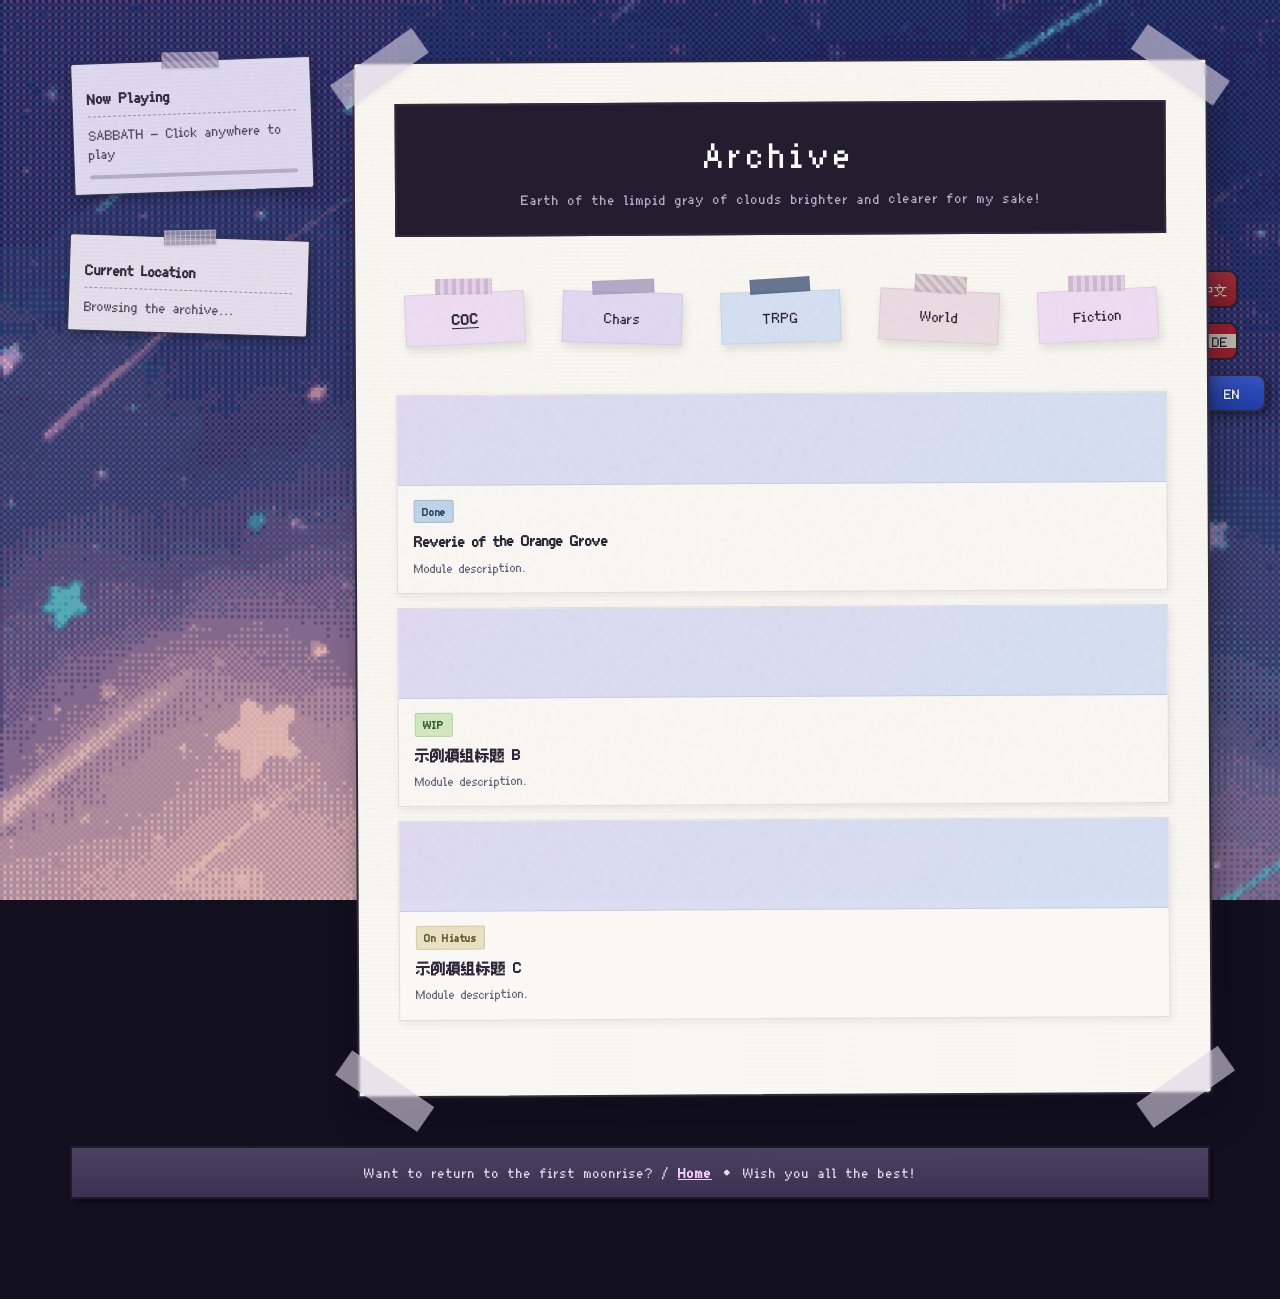
==== archive.html @ 498e1083 "Update archive page" ====
<!DOCTYPE html>
<html lang="zh-CN">
<head>
    <meta charset="UTF-8">
    <meta name="viewport" content="width=device-width, initial-scale=1.0">
    <title>涅塔克什 | 创作物</title>
    <link rel="stylesheet" href="style.css">
    <script>
        window.pageTitles = {
            'zh': '涅塔克什 | 创作物',
            'de': 'Nettahcs | Werke',
            'en': 'Nettahcs | Archive'
        };
    </script>
</head>
<body>

    <div class="canvas">
        <div class="scrapbook-container">

            <aside class="sidebar-widgets">
                <div class="widget-wrapper widget-music" onclick="togglePlayMusic()" style="cursor: pointer;">
                    <div class="widget-content">
                        <div class="widget-header">
                            <span class="zh">当前播放</span>
                            <span class="de">Aktuelle Wiedergabe</span>
                            <span class="en">Now Playing</span>
                        </div>
                        <hr class="pixel-line-sm">
                        <p class="widget-body" id="music-title">
                            <span class="zh">SABBATH - 点击任意位置播放</span>
                            <span class="de">SABBATH - Irgendwo klicken zum Abspielen</span>
                            <span class="en">SABBATH - Click anywhere to play</span>
                        </p>
                        <div class="music-progress">
                            <div class="progress-bar" id="music-bar" style="width: 0%;"></div>
                        </div>
                    </div>
                    <audio id="bgm-player" autoplay loop src="https://files.catbox.moe/u948f0.mp3" muted preload="auto"></audio>
                </div>

                <div class="widget-wrapper widget-mood">
                    <div class="widget-content">
                        <div class="widget-header">
                            <span class="zh">当前位置</span>
                            <span class="de">Aktuelle Position</span>
                            <span class="en">Current Location</span>
                        </div>
                        <hr class="pixel-line-sm">
                        <p class="widget-body">
                            <span class="zh">翻阅创作档案...</span>
                            <span class="de">Werkarchiv wird durchsucht...</span>
                            <span class="en">Browsing the archive...</span>
                        </p>
                    </div>
                </div>
            </aside>

            <main class="scrapbook-card">

                <div class="tape tape-top-left"></div>
                <div class="tape tape-top-right"></div>
                <div class="tape tape-bottom-left"></div>
                <div class="tape tape-bottom-right"></div>

                <div class="header-box">
                    <h1 class="zh">创作物</h1>
                    <p class="subtitle zh">阳春召我以烟景，大块假我以文章</p>
                    <h1 class="de">Werke</h1>
                    <p class="subtitle de">Triffst du nur das Zauberwort.</p>
                    <h1 class="en">Archive</h1>
                    <p class="subtitle en">Earth of the limpid gray of clouds brighter and clearer for my sake!</p>
                </div>

                <!-- 便利贴导航 -->
                <nav class="nav-bar-sticky" id="archive-nav">
                    <div class="sticky-note-wrapper note-purple-light">
                        <div class="note-content">
                            <a href="#" class="sticky-note archive-tab active-tab" data-panel="coc">
                                <span class="zh">COC模组</span>
                                <span class="de">COC</span>
                                <span class="en">COC</span>
                            </a>
                        </div>
                    </div>
                    <div class="sticky-note-wrapper note-purple-mid">
                        <div class="note-content">
                            <a href="#" class="sticky-note archive-tab" data-panel="characters">
                                <span class="zh">角色表</span>
                                <span class="de">Chars</span>
                                <span class="en">Chars</span>
                            </a>
                        </div>
                    </div>
                    <div class="sticky-note-wrapper note-purple-blue">
                        <div class="note-content">
                            <a href="#" class="sticky-note archive-tab" data-panel="trpg">
                                <span class="zh">TRPG规则</span>
                                <span class="de">TRPG</span>
                                <span class="en">TRPG</span>
                            </a>
                        </div>
                    </div>
                    <div class="sticky-note-wrapper note-purple-pink">
                        <div class="note-content">
                            <a href="#" class="sticky-note archive-tab" data-panel="world">
                                <span class="zh">世界观</span>
                                <span class="de">Welt</span>
                                <span class="en">World</span>
                            </a>
                        </div>
                    </div>
                    <div class="sticky-note-wrapper note-purple-light">
                        <div class="note-content">
                            <a href="#" class="sticky-note archive-tab" data-panel="fiction">
                                <span class="zh">原创小说</span>
                                <span class="de">Romane</span>
                                <span class="en">Fiction</span>
                            </a>
                        </div>
                    </div>
                </nav>

                <!-- COC 模组 -->
                <section class="archive-panel active content-section" id="panel-coc">
                    <div class="archive-grid">

                        <div class="archive-card">
                            <div class="archive-card-banner-placeholder"></div>
                            <div class="archive-card-top">
                                <span class="badge badge-done">
                                    <span class="zh">已完成</span><span class="de">Abgeschlossen</span><span class="en">Done</span>
                                </span>
                            </div>
                            <p class="archive-card-title">
                                <span class="zh">橙园遗梦</span>
                                <span class="de">Orangen</span>
                                <span class="en">Reverie of the Orange Grove</span>
                            </p>
                            <p class="archive-card-desc">
                                <span class="zh">1919年初春，一封来自偏远山村的遗产信函，将调查员引向一座被群山与旧事包围的宅院。</span>
                                <span class="de">Modulbeschreibung.</span>
                                <span class="en">Module description.</span>
                            </p>
                        </div>

                        <div class="archive-card">
                            <div class="archive-card-banner-placeholder"></div>
                            <div class="archive-card-top">
                                <span class="badge badge-wip">
                                    <span class="zh">创作中</span><span class="de">In Arbeit</span><span class="en">WIP</span>
                                </span>
                            </div>
                            <p class="archive-card-title">示例模组标题 B</p>
                            <p class="archive-card-desc">
                                <span class="zh">模组简介。</span>
                                <span class="de">Modulbeschreibung.</span>
                                <span class="en">Module description.</span>
                            </p>
                        </div>

                        <div class="archive-card">
                            <div class="archive-card-banner-placeholder"></div>
                            <div class="archive-card-top">
                                <span class="badge badge-hiatus">
                                    <span class="zh">搁置中</span><span class="de">Pausiert</span><span class="en">On Hiatus</span>
                                </span>
                            </div>
                            <p class="archive-card-title">示例模组标题 C</p>
                            <p class="archive-card-desc">
                                <span class="zh">模组简介。</span>
                                <span class="de">Modulbeschreibung.</span>
                                <span class="en">Module description.</span>
                            </p>
                        </div>

                    </div>
                </section>

                <!-- 角色表 -->
                <section class="archive-panel content-section" id="panel-characters">
                    <div class="character-grid">
                        <div class="character-card">
                            <div class="character-photo-placeholder">✦</div>
                            <div class="character-info">
                                <p class="character-name">
                                    <span class="zh">示例角色名</span>
                                    <span class="de">Beispielname</span>
                                    <span class="en">Example Name</span>
                                </p>
                                <p class="character-desc">
                                    <span class="zh">世界观归属 · 身份</span>
                                    <span class="de">Welt · Rolle</span>
                                    <span class="en">World · Role</span>
                                </p>
                            </div>
                        </div>
                        <div class="character-card">
                            <div class="character-photo-placeholder">✦</div>
                            <div class="character-info">
                                <p class="character-name">
                                    <span class="zh">示例角色名</span>
                                    <span class="de">Beispielname</span>
                                    <span class="en">Example Name</span>
                                </p>
                                <p class="character-desc">
                                    <span class="zh">世界观归属 · 身份</span>
                                    <span class="de">Welt · Rolle</span>
                                    <span class="en">World · Role</span>
                                </p>
                            </div>
                        </div>
                        <div class="character-card">
                            <div class="character-photo-placeholder">✦</div>
                            <div class="character-info">
                                <p class="character-name">
                                    <span class="zh">示例角色名</span>
                                    <span class="de">Beispielname</span>
                                    <span class="en">Example Name</span>
                                </p>
                                <p class="character-desc">
                                    <span class="zh">世界观归属 · 身份</span>
                                    <span class="de">Welt · Rolle</span>
                                    <span class="en">World · Role</span>
                                </p>
                            </div>
                        </div>
                        <div class="character-card">
                            <div class="character-photo-placeholder">✦</div>
                            <div class="character-info">
                                <p class="character-name">
                                    <span class="zh">示例角色名</span>
                                    <span class="de">Beispielname</span>
                                    <span class="en">Example Name</span>
                                </p>
                                <p class="character-desc">
                                    <span class="zh">世界观归属 · 身份</span>
                                    <span class="de">Welt · Rolle</span>
                                    <span class="en">World · Role</span>
                                </p>
                            </div>
                        </div>
                        <div class="character-card">
                            <div class="character-photo-placeholder">✦</div>
                            <div class="character-info">
                                <p class="character-name">
                                    <span class="zh">示例角色名</span>
                                    <span class="de">Beispielname</span>
                                    <span class="en">Example Name</span>
                                </p>
                                <p class="character-desc">
                                    <span class="zh">世界观归属 · 身份</span>
                                    <span class="de">Welt · Rolle</span>
                                    <span class="en">World · Role</span>
                                </p>
                            </div>
                        </div>
                        <div class="character-card">
                            <div class="character-photo-placeholder">✦</div>
                            <div class="character-info">
                                <p class="character-name">
                                    <span class="zh">示例角色名</span>
                                    <span class="de">Beispielname</span>
                                    <span class="en">Example Name</span>
                                </p>
                                <p class="character-desc">
                                    <span class="zh">世界观归属 · 身份</span>
                                    <span class="de">Welt · Rolle</span>
                                    <span class="en">World · Role</span>
                                </p>
                            </div>
                        </div>

                        <!-- 复制上方 character-card 块来添加新角色 -->
                        <!-- 有立绘时把 character-photo-placeholder 替换成: -->
                        <!-- <img class="character-photo" loading="lazy" src="images/char-xxx.png" alt="角色名"> -->

                    </div>
                </section>

                <!-- 原创 TRPG 规则 -->
                <section class="archive-panel content-section" id="panel-trpg">
                    <div class="archive-grid">

                        <div class="archive-card">
                            <div class="archive-card-banner-placeholder"></div>
                            <div class="archive-card-top">
                                <span class="badge badge-dev">
                                    <span class="zh">开发中</span><span class="de">In Entwicklung</span><span class="en">In Dev</span>
                                </span>
                            </div>
                            <p class="archive-card-title">星辰深渊</p>
                            <p class="archive-card-desc">
                                <span class="zh">原创太空歌剧TRPG核心规则。</span>
                                <span class="de">Originales Space-Opera-TRPG-Regelwerk.</span>
                                <span class="en">Original space opera TRPG core rulebook.</span>
                            </p>
                        </div>

                        <div class="archive-card">
                            <div class="archive-card-banner-placeholder"></div>
                            <div class="archive-card-top">
                                <span class="badge badge-wip">
                                    <span class="zh">创作中</span><span class="de">In Arbeit</span><span class="en">WIP</span>
                                </span>
                            </div>
                            <p class="archive-card-title">示例规则书标题</p>
                            <p class="archive-card-desc">
                                <span class="zh">规则书简介。</span>
                                <span class="de">Regelbuchbeschreibung.</span>
                                <span class="en">Rulebook description.</span>
                            </p>
                        </div>

                    </div>
                </section>
                <!-- 世界观 -->
                <section class="archive-panel content-section" id="panel-world">
                    <div class="archive-grid">

                        <div class="archive-card">
                            <div class="archive-card-banner-placeholder"></div>
                            <div class="archive-card-top">
                                <span class="badge badge-wip">
                                    <span class="zh">创作中</span><span class="de">In Arbeit</span><span class="en">WIP</span>
                                </span>
                            </div>
                            <p class="archive-card-title">示例世界观名称 A</p>
                            <p class="archive-card-desc">
                                <span class="zh">世界观简介。</span>
                                <span class="de">Weltbeschreibung.</span>
                                <span class="en">World description.</span>
                            </p>
                        </div>

                        <div class="archive-card">
                            <div class="archive-card-banner-placeholder"></div>
                            <div class="archive-card-top">
                                <span class="badge badge-wip">
                                    <span class="zh">创作中</span><span class="de">In Arbeit</span><span class="en">WIP</span>
                                </span>
                            </div>
                            <p class="archive-card-title">示例世界观名称 B</p>
                            <p class="archive-card-desc">
                                <span class="zh">世界观简介。</span>
                                <span class="de">Weltbeschreibung.</span>
                                <span class="en">World description.</span>
                            </p>
                        </div>

                    </div>
                </section>
                <!-- 原创小说 -->
                <section class="archive-panel content-section" id="panel-fiction">
                    <div class="archive-grid">

                        <div class="archive-card">
                            <div class="archive-card-banner-placeholder"></div>
                            <div class="archive-card-top">
                                <span class="badge badge-ongoing">
                                    <span class="zh">连载中</span><span class="de">Laufend</span><span class="en">Ongoing</span>
                                </span>
                            </div>
                            <p class="archive-card-title">权欲天夏</p>
                            <p class="archive-card-desc">
                                <span class="zh">完全架空的异世界女帝文。</span>
                                <span class="de">Eine Fantasiegeschichte über eine Kaiserin in einer erfundenen Welt.</span>
                                <span class="en">A fantasy story about an empress in a fully invented world.</span>
                            </p>
                        </div>

                        <div class="archive-card">
                            <div class="archive-card-banner-placeholder"></div>
                            <div class="archive-card-top">
                                <span class="badge badge-wip">
                                    <span class="zh">创作中</span><span class="de">In Arbeit</span><span class="en">WIP</span>
                                </span>
                            </div>
                            <p class="archive-card-title">示例小说标题</p>
                            <p class="archive-card-desc">
                                <span class="zh">小说简介。</span>
                                <span class="de">Romanbeschreibung.</span>
                                <span class="en">Novel description.</span>
                            </p>
                        </div>

                    </div>
                </section>

            </main>

            <div class="lang-bookmarks-container">
                <button class="lang-bookmark-btn btn-zh" data-lang="zh">中文</button>
                <button class="lang-bookmark-btn btn-de" data-lang="de">DE</button>
                <button class="lang-bookmark-btn btn-en" data-lang="en">EN</button>
            </div>

        </div>

        <footer class="global-footer">
            <p>
                <span class="zh">想要回到第一次月出吗？ / <a href="index.html" class="footer-link">返回首页</a> • 祝你一切顺利！</span>
                <span class="de">Möchten Sie zum ersten Mondaufgang zurückkehren? / <a href="index.html" class="footer-link">Startseite</a> • Alles Gute für Sie!</span>
                <span class="en">Want to return to the first moonrise? / <a href="index.html" class="footer-link">Home</a> • Wish you all the best!</span>
            </p>
        </footer>

    </div>

    <script src="lang-switch.js"></script>
    <script>
        document.addEventListener('DOMContentLoaded', () => {

            // 音乐
            const bgm = document.getElementById('bgm-player');
            const musicTitle = document.getElementById('music-title');
            const progressBar = document.getElementById('music-bar');

            document.addEventListener('click', function () {
                if (bgm && bgm.muted) {
                    bgm.muted = false;
                    bgm.play().then(() => updateBgmText(true)).catch(() => { });
                }
            }, { once: true });

            if (bgm) {
                bgm.addEventListener('timeupdate', function () {
                    if (bgm.duration && progressBar)
                        progressBar.style.width = (bgm.currentTime / bgm.duration) * 100 + '%';
                });
            }

            window.togglePlayMusic = function () {
                if (!bgm) return;
                bgm.muted = false;
                if (!bgm.paused) { bgm.pause(); updateBgmText(false); }
                else { bgm.play().then(() => updateBgmText(true)); }
            };

            function updateBgmText(isPlaying) {
                if (!musicTitle) return;
                musicTitle.innerHTML = isPlaying
                    ? `<span class="zh">SABBATH - 正在播放</span><span class="de">SABBATH - Wird gespielt</span><span class="en">SABBATH - Now Playing</span>`
                    : `<span class="zh">音乐已暂停</span><span class="de">Musik pausiert</span><span class="en">Music Paused</span>`;
            }

            // 便利贴 tab 切换
            const tabs = document.querySelectorAll('.archive-tab');
            const panels = document.querySelectorAll('.archive-panel');

            tabs.forEach(tab => {
                tab.addEventListener('click', (e) => {
                    e.preventDefault();
                    const target = tab.getAttribute('data-panel');

                    // 切换 tab 高亮
                    tabs.forEach(t => t.classList.remove('active-tab'));
                    tab.classList.add('active-tab');

                    // 切换内容面板
                    panels.forEach(p => p.classList.remove('active'));
                    document.getElementById('panel-' + target).classList.add('active');
                });
            });
        });
    </script>

</body>
</html>
---- style.css ----
/* ==========================================
   像素字体引入 (分包合并)
   ========================================== */

/* 1. 西文字体包（负责英文、德文、数字以及西文标点） */
@font-face {
    font-family: 'MyPixelFont';
    src: url('fonts/fusion-pixel-10px-proportional-latin.otf.woff2') format('woff2');
    font-weight: normal;
    font-style: normal;
}

/* 2. 中文包（负责汉字、中文全角标点） */
@font-face {
    font-family: 'MyPixelFont';
    src: url('fonts/fusion-pixel-10px-proportional-zh_hans.otf.woff2') format('woff2');
    font-weight: normal;
    font-style: normal;
}

/* 3. 统一全局 */
* {
    margin: 0;
    padding: 0;
    box-sizing: border-box;
    font-family: 'MyPixelFont', "Courier New", Courier, "SimSun", "宋体", monospace;
}

/* ==========================================
   基础全局样式设置
   ========================================== */

body, html {
    width: 100%;
    min-height: 100vh;
    background-color: #12101f;
}

/* ==========================================
   背景与大容器设置
   ========================================== */
.canvas {
    width: 100%;
    min-height: 100vh;
    padding: 60px 20px 100px 20px;
    display: flex;
    flex-direction: column;
    justify-content: flex-start;
    align-items: center;
    background-image: url('images/1.png');
    background-size: cover;
    background-attachment: fixed;
    position: relative;
}

/* ==========================================
   双栏网格布局
   ========================================== */
.scrapbook-container {
    width: 100%;
    max-width: 1140px;
    display: grid;
    grid-template-columns: 240px 1fr;
    gap: 45px;
    align-items: flex-start;
    margin-bottom: 50px;
    position: relative;
}

/* ==========================================
   左侧侧边栏
   ========================================== */
.sidebar-widgets {
    display: flex;
    flex-direction: column;
    gap: 45px;
}

.widget-wrapper {
    display: block;
    position: relative;
    background: transparent !important;
    z-index: 1;
}

.widget-content {
    position: relative;
    padding: 24px 15px 15px 15px;
    border: 1px solid #363241;
    border-radius: 3px 2px 4px 2px;
    background-image: linear-gradient(rgba(0, 0, 0, 0.01) 50%, transparent 50%);
    background-size: 100% 4px;
    box-shadow: 2px 4px 12px rgba(18, 15, 30, 0.4);
    transition: transform 0.2s cubic-bezier(0.25, 0.8, 0.25, 1);
    transform-origin: top center;
}

.widget-wrapper:hover {
    z-index: 5;
}

    .widget-wrapper:hover .widget-content {
        transform: translateY(-6px) scale(1.03) rotate(0deg);
        box-shadow: 4px 14px 28px rgba(18, 15, 30, 0.5);
    }

/* 音乐播放器 */
.widget-music .widget-content {
    background-color: #dfdaf2;
    transform: rotate(-2deg);
}

    .widget-music .widget-content::before {
        content: "";
        position: absolute;
        top: -9px;
        left: 50%;
        transform: translateX(-50%) rotate(1deg);
        width: 55px;
        height: 16px;
        background-color: rgba(144, 131, 168, 0.85);
        background-image: linear-gradient(45deg, rgba(255,255,255,0.3) 25%, transparent 25%, transparent 50%, rgba(255,255,255,0.3) 50%, rgba(255,255,255,0.3) 75%, transparent 75%, transparent);
        background-size: 8px 8px;
        border-left: 1px dashed rgba(0,0,0,0.08);
        border-right: 1px dashed rgba(0,0,0,0.08);
        box-shadow: 0 1px 3px rgba(0,0,0,0.1);
        z-index: 10;
    }

/* 今日心情 */
.widget-mood .widget-content {
    background-color: #e5e0ed;
    transform: rotate(1.8deg);
}

    .widget-mood .widget-content::before {
        content: "";
        position: absolute;
        top: -8px;
        left: 50%;
        transform: translateX(-50%) rotate(-3deg);
        width: 50px;
        height: 15px;
        background-color: rgba(158, 149, 171, 0.85);
        background-image: linear-gradient(rgba(255,255,255,0.3) 1px, transparent 1px), linear-gradient(90deg, rgba(255,255,255,0.3) 1px, transparent 1px);
        background-size: 5px 5px;
        border-left: 1px dashed rgba(0,0,0,0.08);
        border-right: 1px dashed rgba(0,0,0,0.08);
        box-shadow: 0 1px 3px rgba(0,0,0,0.1);
        z-index: 10;
    }

/* 留言板 */
.widget-guestbook .widget-content {
    background-color: #ebdef0;
    transform: rotate(-1.2deg);
}

    .widget-guestbook .widget-content::before {
        content: "";
        position: absolute;
        top: -8px;
        left: 50%;
        transform: translateX(-50%) rotate(2deg);
        width: 52px;
        height: 15px;
        background-color: rgba(181, 149, 186, 0.85);
        background-image: linear-gradient(90deg, transparent 50%, rgba(255,255,255,0.4) 50%);
        background-size: 6px 100%;
        border-left: 1px dashed rgba(0,0,0,0.08);
        border-right: 1px dashed rgba(0,0,0,0.08);
        box-shadow: 0 1px 3px rgba(0,0,0,0.1);
        z-index: 10;
    }

.chatbox-preview {
    background-color: rgba(255, 255, 255, 0.4);
    border: 1px dashed #9b94a8;
    padding: 8px;
    border-radius: 2px;
    max-height: 90px;
    overflow-y: auto;
}

.chat-msg {
    font-size: 0.8rem;
    line-height: 1.4;
    color: #433d4f;
    margin-bottom: 4px;
}

.chat-form {
    display: flex;
    flex-direction: column;
    gap: 4px;
    margin-top: 8px;
}

.chat-input-name, .chat-input-text {
    width: 100%;
    font-size: 0.75rem;
    padding: 4px;
    border: 1px solid #9188a1;
    background-color: #fcfbfe;
    color: #333;
}

/* 访客计数器 */
.widget-counter .widget-content {
    background-color: #dcd6e8;
    transform: rotate(2deg);
}

    .widget-counter .widget-content::before {
        content: "";
        position: absolute;
        top: -7px;
        left: 50%;
        transform: translateX(-50%) rotate(-1deg);
        width: 48px;
        height: 14px;
        background-color: rgba(147, 136, 166, 0.85);
        border-left: 1px dashed rgba(0,0,0,0.08);
        border-right: 1px dashed rgba(0,0,0,0.08);
        box-shadow: 0 1px 3px rgba(0,0,0,0.1);
        z-index: 10;
    }

.visitor-counter {
    background-color: #171424;
    color: #b28eff;
    font-size: 1.1rem;
    font-weight: bold;
    text-align: center;
    letter-spacing: 2px;
    padding: 6px 0;
    border: 2px inset #403a59;
    text-shadow: 0 0 6px rgba(178, 142, 255, 0.8);
}

/* 侧边栏小排版 */
.widget-header {
    font-size: 0.9rem;
    font-weight: bold;
    color: #312b3d;
    display: flex;
    align-items: center;
    gap: 6px;
    word-break: break-word;
}

.widget-body {
    font-size: 0.85rem;
    color: #51495c;
    margin-top: 5px;
}

.pixel-line-sm {
    border: none;
    border-top: 1px dashed #9c94a8;
    margin: 8px 0;
}

.music-progress {
    width: 100%;
    height: 4px;
    background-color: #b6adca;
    margin-top: 12px;
    border-radius: 2px;
    overflow: hidden;
}

.progress-bar {
    width: 40%;
    height: 100%;
    background-color: #51446b;
}

/* ==========================================
   主内容区卡片设计
   ========================================== */
.scrapbook-card {
    width: 100%;
    background-color: #faf8f2;
    background-image: linear-gradient(rgba(141, 126, 171, 0.02) 50%, transparent 50%);
    background-size: 100% 4px;
    border: 2px solid #312b3d;
    border-radius: 4px 3px 5px 2px;
    padding: 40px;
    position: relative;
    transform: rotate(-0.3deg);
    box-shadow: 2px 2px 0px rgba(45, 43, 56, 0.1), 4px 8px 16px rgba(28, 25, 43, 0.25), 10px 20px 40px rgba(0, 0, 0, 0.2);
    z-index: 20;
}

/* 明确胶带与头像的图像渲染模式，防止被上级继承污染 */
.tape, .profile-avatar {
    image-rendering: auto;
}

.tape {
    position: absolute;
    width: 100px;
    height: 30px;
    background-color: rgba(220, 212, 230, 0.6);
    backdrop-filter: blur(1px);
    border-left: 1px dashed rgba(0,0,0,0.1);
    border-right: 1px dashed rgba(0,0,0,0.1);
    box-shadow: 0 2px 5px rgba(0,0,0,0.05);
    z-index: 22;
}

.tape-top-left {
    top: -10px;
    left: -25px;
    transform: rotate(-35deg);
}

.tape-top-right {
    top: -10px;
    right: -25px;
    transform: rotate(35deg);
}

.tape-bottom-left {
    bottom: -10px;
    left: -25px;
    transform: rotate(35deg);
}

.tape-bottom-right {
    bottom: -10px;
    right: -25px;
    transform: rotate(-35deg);
}

.header-box {
    background-color: #231d30;
    color: #ffffff;
    padding: 25px 20px;
    text-align: center;
    border: 2px solid #312b3d;
    margin-bottom: 25px;
}

    .header-box h1 {
        font-size: 2.2rem;
        letter-spacing: 4px;
        margin-bottom: 10px;
        font-weight: normal;
    }

    .header-box .subtitle {
        font-size: 0.85rem;
        color: #bfaecf;
        letter-spacing: 1px;
    }

/* ==========================================
   便利贴导航栏
   ========================================== */
.nav-bar-sticky {
    display: flex;
    justify-content: space-around;
    align-items: flex-start;
    gap: 20px;
    margin: 30px 0 40px 0;
    padding: 10px 0;
    background: transparent;
}

.sticky-note-wrapper {
    display: inline-block;
    background: transparent !important;
}

.note-content {
    position: relative;
    padding-top: 16px;
    background: transparent !important;
    transition: transform 0.2s cubic-bezier(0.25, 0.8, 0.25, 1);
}

.sticky-note {
    display: block;
    width: 120px;
    padding: 15px 0px;
    font-size: 0.9rem;
    font-weight: normal;
    text-decoration: none;
    text-align: center;
    color: #2d2638;
    border: 1px solid rgba(0, 0, 0, 0.06);
    box-shadow: 2px 5px 10px rgba(0, 0, 0, 0.1);
    transition: box-shadow 0.2s ease;
}

/* 胶带定位 */
.note-purple-light .note-content {
    transform: rotate(-2.5deg);
}

.note-purple-light .sticky-note {
    background-color: #eeddf2;
}

.note-purple-light .note-content::before {
    content: "";
    position: absolute;
    top: 2px;
    left: 50%;
    transform: translateX(-50%) rotate(2deg);
    width: 55px;
    height: 16px;
    background-color: rgba(199, 169, 204, 0.8);
    background-image: linear-gradient(90deg, transparent 50%, rgba(255,255,255,0.4) 50%);
    background-size: 8px 100%;
    border-left: 1px dashed rgba(0,0,0,0.08);
    border-right: 1px dashed rgba(0,0,0,0.08);
    z-index: 2;
}

.note-purple-mid .note-content {
    transform: rotate(2deg);
}

.note-purple-mid .sticky-note {
    background-color: #dfdaf2;
}

.note-purple-mid .note-content::before {
    content: "";
    position: absolute;
    top: 4px;
    left: 50%;
    transform: translateX(-50%) rotate(-4deg);
    width: 60px;
    height: 14px;
    background-color: rgba(162, 153, 191, 0.8);
    border-left: 1px dashed rgba(0,0,0,0.08);
    border-right: 1px dashed rgba(0,0,0,0.08);
    z-index: 2;
}

.note-purple-blue .note-content {
    transform: rotate(-1.5deg);
}

.note-purple-blue .sticky-note {
    background-color: #d5e0f2;
}

.note-purple-blue .note-content::before {
    content: "";
    position: absolute;
    top: 3px;
    left: 50%;
    transform: translateX(-50%) rotate(-2deg);
    width: 58px;
    height: 15px;
    background-color: rgba(56, 75, 112, 0.75);
    background-image: radial-gradient(rgba(255, 255, 255, 0.7) 10%, transparent 12%), radial-gradient(rgba(255, 255, 255, 0.6) 10%, transparent 12%);
    background-size: 8px 8px;
    background-position: 0 0, 4px 4px;
    border-left: 1px dashed rgba(0, 10, 0, 0.1);
    border-right: 1px dashed rgba(0, 0, 0, 0.1);
    z-index: 2;
}

.note-purple-pink .note-content {
    transform: rotate(3deg);
}

.note-purple-pink .sticky-note {
    background-color: #ebdce2;
}

.note-purple-pink .note-content::before {
    content: "";
    position: absolute;
    top: 1px;
    left: 50%;
    transform: translateX(-50%) rotate(1deg);
    width: 50px;
    height: 18px;
    background-color: rgba(189, 164, 175, 0.75);
    background-image: linear-gradient(45deg, rgba(255,255,255,0.3) 25%, transparent 25%, transparent 50%, rgba(255,255,255,0.4) 50%, rgba(255,255,255,0.3) 75%, transparent 75%, transparent);
    background-size: 10px 10px;
    border-left: 1px dashed rgba(0,0,0,0.08);
    border-right: 1px dashed rgba(0,0,0,0.08);
    z-index: 2;
}

.sticky-note-wrapper:hover .note-content {
    transform: translateY(-6px) scale(1.03) rotate(0deg);
    z-index: 10;
}

.sticky-note-wrapper:hover .sticky-note {
    box-shadow: 4px 12px 24px rgba(45, 43, 56, 0.18);
}

/* ==========================================
   内部元素与自定义头像设计
   ========================================== */
.content-section {
    margin-bottom: 35px;
}

.section-title {
    font-size: 1.1rem;
    color: #312b3d;
    margin-bottom: 8px;
    font-weight: bold;
}

.pixel-line {
    border: none;
    border-top: 1px dashed #9c94a8;
    border-bottom: 1px dashed #9c94a8;
    height: 3px;
    margin-bottom: 15px;
}

.intro-container {
    display: flex;
    flex-direction: row;
    align-items: flex-start;
    text-align: left;
    gap: 25px;
    width: 100%;
}

.profile-avatar {
    width: 110px;
    height: 110px;
    object-fit: cover;
    border-radius: 50%;
    border: 3px double #312b3d;
    box-shadow: 2px 4px 10px rgba(49, 43, 61, 0.12);
    flex-shrink: 0;
    transform: rotate(-2deg);
    transition: transform 0.3s cubic-bezier(0.25, 0.8, 0.25, 1);
    image-rendering: auto;
}

    .profile-avatar:hover {
        transform: rotate(0deg) scale(1.05);
        box-shadow: 4px 8px 16px rgba(49, 43, 61, 0.18);
    }

/* Polaroid 头像框 */
.polaroid-frame {
    display: inline-block;
    background-color: #faf7f0;
    padding: 10px 10px 28px 10px;
    border: 1px solid #d8d2c4;
    box-shadow: 3px 5px 14px rgba(49, 43, 61, 0.22), 1px 1px 0px rgba(255,255,255,0.8) inset;
    transform: rotate(2deg);
    transition: transform 0.3s cubic-bezier(0.25, 0.8, 0.25, 1), box-shadow 0.3s ease;
    position: relative;
    cursor: default;
    image-rendering: auto;
}

    .polaroid-frame:hover {
        transform: rotate(0deg) scale(1.04);
        box-shadow: 6px 12px 28px rgba(49, 43, 61, 0.3);
    }

.polaroid-img {
    display: block;
    width: 130px;
    height: 130px;
    object-fit: cover;
    image-rendering: auto;
    filter: sepia(12%) contrast(1.05);
}

.polaroid-caption {
    text-align: center;
    margin-top: 6px;
    font-size: 0.78rem;
    color: #6b5f52;
    letter-spacing: 1px;
    font-style: italic;
}

/* 兴趣标签 */
.interest-tags {
    display: flex;
    flex-wrap: wrap;
    gap: 6px;
    margin-top: 4px;
}

.interest-tag {
    display: inline-block;
    background-color: rgba(255,255,255,0.5);
    border: 1px solid rgba(90, 80, 100, 0.25);
    color: #4a4258;
    font-size: 0.78rem;
    padding: 3px 8px;
    border-radius: 2px;
    line-height: 1.5;
    transition: background-color 0.15s ease, border-color 0.15s ease;
}

    .interest-tag:hover {
        background-color: rgba(255,255,255,0.85);
        border-color: rgba(90, 80, 100, 0.5);
    }

.intro-text, .body-text {
    font-size: 0.95rem;
    line-height: 1.8;
    color: #463f52;
    text-align: justify;
    margin: 0;
}

.highlight-link {
    color: #576d8c;
    border-bottom: 1px dashed #576d8c;
    cursor: pointer;
}

/* 黄色便签纸 */
.quote-paper {
    background-color: #ebdcd5;
    border: 1px solid #4a3e3d;
    padding: 16px 20px;
    position: relative;
    overflow: visible;
    margin-top: 45px;
    transform: rotate(-0.8deg);
    position: relative;
    box-shadow: 2px 4px 10px rgba(0, 0, 0, 0.08);
}

    /* 默认 quote-paper（主页每日一句）：顶部居中大头钉 */
    .quote-paper::before {
        content: "";
        position: absolute;
        top: -5px;
        left: 50%;
        transform: translateX(-50%);
        width: 10px;
        height: 10px;
        background: radial-gradient(circle at 3px 3px, #cca385, #735137);
        border-radius: 50%;
        box-shadow: 1px 2px 3px rgba(0,0,0,0.3);
        z-index: 2;
    }

    /* about 页卡片专用：左右小胶带，贴在上角不遮文字 */
    .quote-paper.taped::before,
    .quote-paper.taped::after {
        content: "";
        position: absolute;
        top: -7px;
        width: 52px;
        height: 16px;
        background-color: rgba(210, 202, 222, 0.7);
        backdrop-filter: blur(1px);
        border-left: 1px dashed rgba(0,0,0,0.08);
        border-right: 1px dashed rgba(0,0,0,0.08);
        box-shadow: 0 1px 4px rgba(0,0,0,0.08);
        border-radius: 1px;
        z-index: 2;
    }

    .quote-paper.taped::before {
        left: 12px;
        transform: rotate(-8deg);
        background: none;
        background-color: rgba(210, 202, 222, 0.68);
        border-radius: 1px;
        width: 52px;
        height: 16px;
    }

    .quote-paper.taped::after {
        right: 12px;
        transform: rotate(8deg);
        background-color: rgba(210, 202, 222, 0.68);
    }

    /* about 页卡片标题居中 */
    .quote-paper.taped .quote-title {
        text-align: center;
        display: block;
        margin-bottom: 8px;
    }

.quote-title {
    font-size: 0.8rem;
    font-weight: bold;
    color: #735956;
    display: block;
    margin-bottom: 6px;
}

.quote-text {
    font-size: 0.9rem;
    color: #4a3836;
    font-style: normal;
    text-align: center;
    line-height: 1.5;
}

/* ==========================================
   底部横栏
   ========================================== */
.global-footer {
    width: 100%;
    max-width: 1140px;
    background-color: #3b3252;
    color: #e3dded;
    border: 2px solid #201a2e;
    padding: 15px 20px;
    text-align: center;
    font-size: 0.85rem;
    letter-spacing: 1px;
    box-shadow: 4px 4px 0px rgba(0, 0, 0, 0.3);
    background-image: linear-gradient(180deg, rgba(255,255,255,0.08) 0%, transparent 100%);
    margin-top: auto;
}

.footer-link {
    color: #f5cbf7;
    font-weight: bold;
    text-decoration: underline;
}

    .footer-link:hover {
        color: #ffffff;
    }

/* ==========================================
   全局网页噪点滤镜与三语核心隐藏基类
   ========================================== */
body::before {
    content: "";
    position: fixed;
    top: 0;
    left: 0;
    width: 100vw;
    height: 100vh;
    background-image: url("data:image/svg+xml,%3Csvg viewBox='0 0 200 200' xmlns='http://www.w3.org/2000/svg'%3E%3Cfilter id='n'%3E%3CfeTurbulence type='fractalNoise' baseFrequency='0.75' numOctaves='3' stitchTiles='stitch'/%3E%3C/filter%3E%3Crect width='100%25' height='100%25' filter='url(%23n)'/%3E%3C/svg%3E");
    background-repeat: repeat;
    opacity: 0.06;
    mix-blend-mode: multiply;
    pointer-events: none;
    z-index: 9999;
}

.zh {
    display: revert !important;
}

.de {
    display: none !important;
}

.en {
    display: none !important;
}

.lang-de .zh {
    display: none !important;
}

.lang-de .de {
    display: revert !important;
}

.lang-de .en {
    display: none !important;
}

.lang-en .zh {
    display: none !important;
}

.lang-en .de {
    display: none !important;
}

.lang-en .en {
    display: revert !important;
}

/* ==========================================
   侧标签悬浮样式
   ========================================== */
.lang-bookmarks-container {
    position: absolute;
    top: 210px;
    right: -24px;
    display: flex;
    flex-direction: column;
    gap: 14px;
    z-index: 10;
}

.lang-bookmark-btn {
    position: relative;
    box-sizing: border-box;
    display: flex;
    align-items: center;
    justify-content: flex-end;
    padding-right: 8px;
    padding-left: 0;
    width: 60px;
    height: 38px;
    font-family: inherit;
    font-size: 0.85rem;
    font-weight: normal;
    color: #ffffff;
    cursor: pointer;
    border-top: 2px solid #312b3d !important;
    border-right: 2px solid #312b3d !important;
    border-bottom: 2px solid #312b3d !important;
    border-left: none !important;
    border-radius: 0 10px 10px 0;
    background-image: linear-gradient(90deg, rgba(0, 0, 0, 0.25) 0%, rgba(0, 0, 0, 0) 25%), linear-gradient(to bottom, rgba(255, 255, 255, 0.08), rgba(0, 0, 0, 0.1)), url("data:image/svg+xml,%3Csvg viewBox='0 0 100 100' xmlns='http://www.w3.org/2000/svg'%3E%3Cfilter id='paper'%3E%3CfeTurbulence type='fractalNoise' baseFrequency='0.85' numOctaves='2' stitchTiles='stitch'/%3E%3C/filter%3E%3Crect width='100%25' height='100%25' filter='url(%23paper)' opacity='0.04'/%3E%3C/svg%3E");
    background-blend-mode: multiply, normal, overlay;
    transform: translateX(10px);
    filter: brightness(0.78) sepia(8%);
    transition: transform 0.28s cubic-bezier(0.25, 1.1, 0.5, 1), filter 0.2s ease, width 0.28s cubic-bezier(0.25, 1.1, 0.5, 1), padding 0.23s ease;
}

.btn-zh {
    background-color: #cc223a !important;
    text-shadow: -1px -1px 0px rgba(0, 0, 0, 0.3);
}

.btn-de {
    background: linear-gradient(to bottom, #cc223a 0%, #cc223a 30%, #ede9dc 30%, #ede9dc 70%, #cc223a 70%, #cc223a 100%) !important;
    color: #312b3d !important;
    text-shadow: 1px 1px 0px rgba(255, 255, 255, 0.8);
}

.btn-en {
    background-color: #2242b6 !important;
    text-shadow: -1px -1px 0px rgba(0, 0, 0, 0.3);
}

.lang-bookmark-btn:hover {
    filter: brightness(0.88) sepia(4%);
    transform: translateX(20px);
    justify-content: center;
    padding-right: 0;
}

.lang-bookmark-btn.active {
    filter: brightness(1.02) sepia(0%) !important;
    transform: translateX(32px) !important;
    width: 66px !important;
    justify-content: center !important;
    padding-right: 0 !important;
    box-shadow: 4px 3px 10px rgba(0, 0, 0, 0.4), 1px 1px 2px rgba(0, 0, 0, 0.2);
    z-index: 15;
}

/* 文章内容页 */
.essay-body {
    line-height: 2.1;
    color: #463f52;
    font-size: 0.95rem;
}

    .essay-body p {
        margin-bottom: 1.4em;
        text-align: justify;
    }

        .essay-body p + p {
            text-indent: 2em;
        }

.essay-nav {
    margin-top: 20px;
    padding-top: 16px;
    border-top: 1px dashed #9c94a8;
}

.essay-nav-btn {
    display: inline-block;
    font-size: 0.85rem;
    color: #576d8c;
    text-decoration: none;
    border-bottom: 1px dashed #576d8c;
    transition: color 0.15s ease;
}

    .essay-nav-btn:hover {
        color: #312b3d;
        border-bottom-color: #312b3d;
    }

/* ==========================================
    随笔墙 / Essay Wall
   ========================================== */

.sticky-wall {
    display: grid;
    grid-template-columns: repeat(2, 1fr);
    gap: 28px;
    margin: 10px 0 40px 0;
}

/* 单张便利贴 */
.essay-note {
    position: relative;
    display: flex;
    flex-direction: column;
    padding: 32px 18px 18px 18px;
    border: 1px solid rgba(0,0,0,0.08);
    box-shadow: 2px 5px 12px rgba(45, 43, 56, 0.1);
    text-decoration: none;
    color: #312b3d;
    transform: rotate(-0.5deg);
    transition: transform 0.25s cubic-bezier(0.25, 0.8, 0.25, 1), box-shadow 0.25s ease;
    cursor: pointer;
}

    .essay-note:nth-child(even) {
        transform: rotate(0.6deg);
    }

    .essay-note:hover {
        transform: translateY(-6px) rotate(0deg) scale(1.02);
        box-shadow: 4px 14px 28px rgba(45, 43, 56, 0.18);
        z-index: 5;
    }

/* 颜色变体 — 与关于页卡片色调呼应 */
.note-yellow {
    background-color: #f2edda;
}

.note-blue {
    background-color: #d5e0f2;
}

.note-pink {
    background-color: #ebdce2;
}

.note-green {
    background-color: #dce8df;
}

/* 便利贴顶部小胶带 */
.note-tape {
    position: absolute;
    top: -8px;
    left: 50%;
    transform: translateX(-50%) rotate(-2deg);
    width: 52px;
    height: 16px;
    background-color: rgba(210, 202, 222, 0.72);
    background-image: linear-gradient(45deg, rgba(255,255,255,0.3) 25%, transparent 25%, transparent 50%, rgba(255,255,255,0.3) 50%, rgba(255,255,255,0.3) 75%, transparent 75%, transparent);
    background-size: 8px 8px;
    border-left: 1px dashed rgba(0,0,0,0.08);
    border-right: 1px dashed rgba(0,0,0,0.08);
    box-shadow: 0 1px 3px rgba(0,0,0,0.08);
}

.essay-note:nth-child(even) .note-tape {
    transform: translateX(-50%) rotate(2deg);
    background-color: rgba(200, 192, 215, 0.68);
}

/* 日期 */
.note-header {
    margin-bottom: 8px;
}

.note-date {
    font-size: 0.72rem;
    color: #7a6f88;
    letter-spacing: 1px;
}

/* 标题 */
.note-title {
    font-size: 0.95rem;
    font-weight: bold;
    color: #2d2638;
    margin-bottom: 10px;
    line-height: 1.5;
}

/* 预览文字 */
.note-preview {
    font-size: 0.82rem;
    color: #5a5066;
    line-height: 1.7;
    flex-grow: 1;
}

/* 响应式：小屏改单列 */
@media screen and (max-width: 600px) {
    .sticky-wall {
        grid-template-columns: 1fr;
    }
}

/* ==========================================
    创作物归档页 / Archive
   ========================================== */

/* 作品卡片网格 */
.archive-grid {
    display: flex;
    flex-direction: column;
    gap: 14px;
}

/* 分类面板，默认隐藏 */
.archive-panel {
    display: none;
}

    .archive-panel.active {
        display: block;
    }

/* 激活状态的便利贴 tab */
.archive-tab.active-tab {
    font-weight: bold;
    text-decoration: underline;
    text-underline-offset: 3px;
}

/* 单张作品卡片 */
.archive-card {
    background-color: #faf8f4 !important;
    border: 1px solid rgba(90, 80, 110, 0.15);
    padding: 14px 16px;
    position: relative;
    box-shadow: 2px 3px 8px rgba(45, 43, 56, 0.08);
    transition: transform 0.2s ease, box-shadow 0.2s ease;
    overflow: hidden;
}

    .archive-card:hover {
        transform: translateY(-3px);
        box-shadow: 3px 6px 16px rgba(45, 43, 56, 0.15);
    }

/* 作品 banner 图片 */
.archive-card-banner {
    display: block;
    width: calc(100% + 32px);
    height: 140px;
    object-fit: cover;
    margin: -14px -16px 14px -16px;
    border-bottom: 1px solid rgba(90, 80, 110, 0.12);
}

/* 无 banner 时的占位渐变块 */
.archive-card-banner-placeholder {
    width: calc(100% + 32px);
    height: 90px;
    margin: -14px -16px 14px -16px;
    background: linear-gradient(135deg, #dfdaf2 0%, #d5e0f2 100%);
    border-bottom: 1px solid rgba(90, 80, 110, 0.12);
}

/* 档案卡片顶部：状态标记行 */
.archive-card-top {
    display: flex;
    align-items: center;
    gap: 6px;
    margin-bottom: 8px;
    flex-wrap: wrap;
}

/* 状态标记 */
.badge {
    display: inline-block;
    font-size: 0.68rem;
    font-weight: bold;
    letter-spacing: 0.5px;
    padding: 2px 7px;
    border-radius: 2px;
    line-height: 1.6;
}

.badge-wip {
    background-color: #d4e8c2;
    color: #3a6130;
    border: 1px solid #b5d4a0;
}

.badge-done {
    background-color: #c2d4e8;
    color: #2a4a6a;
    border: 1px solid #a0bcd4;
}

.badge-hiatus {
    background-color: #e8e0c2;
    color: #6a5a2a;
    border: 1px solid #d4c8a0;
}

.badge-dev {
    background-color: #e0c2e8;
    color: #5a2a6a;
    border: 1px solid #cca0d4;
}

.badge-ongoing {
    background-color: #e8c2c2;
    color: #6a2a2a;
    border: 1px solid #d4a0a0;
}

/* 档案卡片标题 */
.archive-card-title {
    font-size: 0.92rem;
    font-weight: bold;
    color: #2d2638;
    margin-bottom: 6px;
    line-height: 1.4;
}

/* 档案卡片简介 */
.archive-card-desc {
    font-size: 0.78rem;
    color: #6a6078;
    line-height: 1.7;
}

/* 角色表网格 */
.character-grid {
    display: grid;
    grid-template-columns: repeat(4, 1fr);
    gap: 14px;
}

.character-card {
    display: flex;
    flex-direction: column;
    align-items: center;
    text-align: center;
    background-color: #faf8f4 !important;
    border: 1px solid rgba(90, 80, 110, 0.15);
    box-shadow: 2px 3px 8px rgba(45, 43, 56, 0.08);
    overflow: hidden;
    transition: transform 0.2s ease, box-shadow 0.2s ease;
}

    .character-card:hover {
        transform: translateY(-3px);
        box-shadow: 3px 6px 16px rgba(45, 43, 56, 0.15);
    }

/* 角色照片 */
.character-photo {
    width: 100%;
    aspect-ratio: 3 / 4;
    object-fit: cover;
    display: block;
}

/* 角色照片无图时占位 */
.character-photo-placeholder {
    width: 100%;
    aspect-ratio: 3 / 4;
    background: linear-gradient(160deg, #dfdaf2 0%, #ebdce2 100%);
    display: flex;
    align-items: center;
    justify-content: center;
    font-size: 1.6rem;
    color: rgba(90, 80, 110, 0.3);
}

/* 角色信息 */
.character-info {
    padding: 8px 8px 10px;
    width: 100%;
}

.character-name {
    font-size: 0.82rem;
    font-weight: bold;
    color: #2d2638;
    margin-bottom: 3px;
    line-height: 1.3;
}

.character-desc {
    font-size: 0.7rem;
    color: #7a6f88;
    line-height: 1.5;
}

@media screen and (max-width: 600px) {
    .character-grid {
        grid-template-columns: repeat(3, 1fr);
    }
}

@media screen and (max-width: 600px) {
    .archive-grid {
        grid-template-columns: 1fr;
    }
}

/* ==========================================
    响应式方案
   ========================================== */
@media screen and (max-width: 900px) {
    /* 垂直画布 */
    .canvas {
        padding: 10px;
        height: auto;
        min-height: 100vh;
        display: block;
    }

    /* 主体瀑布流 */
    .scrapbook-container {
        display: flex;
        flex-direction: column;
        align-items: center;
        gap: 25px;
        width: 100%;
        max-width: 100%;
        margin: 0 auto;
    }

        /* 折叠小组件 */
        .scrapbook-container .sidebar-widgets {
            width: 100%;
            max-width: 450px;
            display: flex;
            flex-direction: row;
            flex-wrap: wrap;
            justify-content: center;
            gap: 15px;
        }

        .scrapbook-container .widget-wrapper {
            flex: 1;
            min-width: 200px;
        }

    .widget-music .player-iframe-container {
        width: 100%;
        overflow-x: auto;
    }

    /* 主卡片 */
    .scrapbook-container .scrapbook-card {
        width: 100%;
        max-width: 450px;
        padding: 25px 15px;
        box-sizing: border-box;
        position: relative;
    }

    /* 胶带 */
    .scrapbook-container .tape {
        display: block;
        transform: scale(0.65);
    }

    .scrapbook-container .tape-top-left {
        top: -14px;
        left: -20px;
    }

    .scrapbook-container .tape-top-right {
        top: -14px;
        right: -20px;
    }

    .scrapbook-container .tape-bottom-left {
        bottom: -14px;
        left: -20px;
    }

    .scrapbook-container .tape-bottom-right {
        bottom: -14px;
        right: -20px;
    }

    /*  2x2导航栏 */
    .nav-bar-sticky {
        display: grid;
        grid-template-columns: repeat(2, 1fr);
        gap: 12px;
        margin: 15px 0 25px 0;
        width: 100%;
    }

    .scrapbook-container .sticky-note-wrapper {
        transform: none;
        margin: 0;
    }

    .scrapbook-container .sticky-note {
        width: 100%;
    }

    /* ==========================================
       响应式语言标签
       ========================================== */
    .scrapbook-container .lang-bookmarks-container {
        position: fixed;
        right: -18px;
        top: 140px;
        left: auto;
        bottom: auto;
        display: flex;
        flex-direction: column;
        gap: 6px;
        z-index: 99;
        margin: 0;
    }

    .scrapbook-container .lang-bookmark-btn {
        transform: none;
        border-radius: 4px 0 0 4px;
        border-top: 1px solid rgba(0,0,0,0.2);
        border-left: 1px solid rgba(0,0,0,0.2);
        border-bottom: 1px solid rgba(0,0,0,0.2);
        border-right: none;
        width: 36px;
        height: 24px;
        display: flex;
        align-items: center;
        justify-content: center;
        padding: 0;
        font-size: 10px;
        box-shadow: -1px 1px 0px rgba(0,0,0,0.12);
        transition: transform 0.2s ease, width 0.15s ease;
    }

    .scrapbook-container .btn-zh {
        writing-mode: horizontal-tb;
        letter-spacing: 0;
    }

    /* 响应式激活状态改为向左伸出 */
    .lang-bookmark-btn.active {
        width: 42px !important;
        transform: translateX(-4px) !important;
        justify-content: center !important;
        padding-right: 0 !important;
        box-shadow: -2px 2px 4px rgba(0,0,0,0.2) !important;
    }
}

@media screen and (max-width: 600px) {
    .scrapbook-card .intro-container {
        flex-direction: column;
        align-items: center;
        text-align: center;
        gap: 15px;
    }

    .scrapbook-card .profile-avatar {
        width: 85px;
        height: 85px;
        transform: rotate(0deg);
    }
}
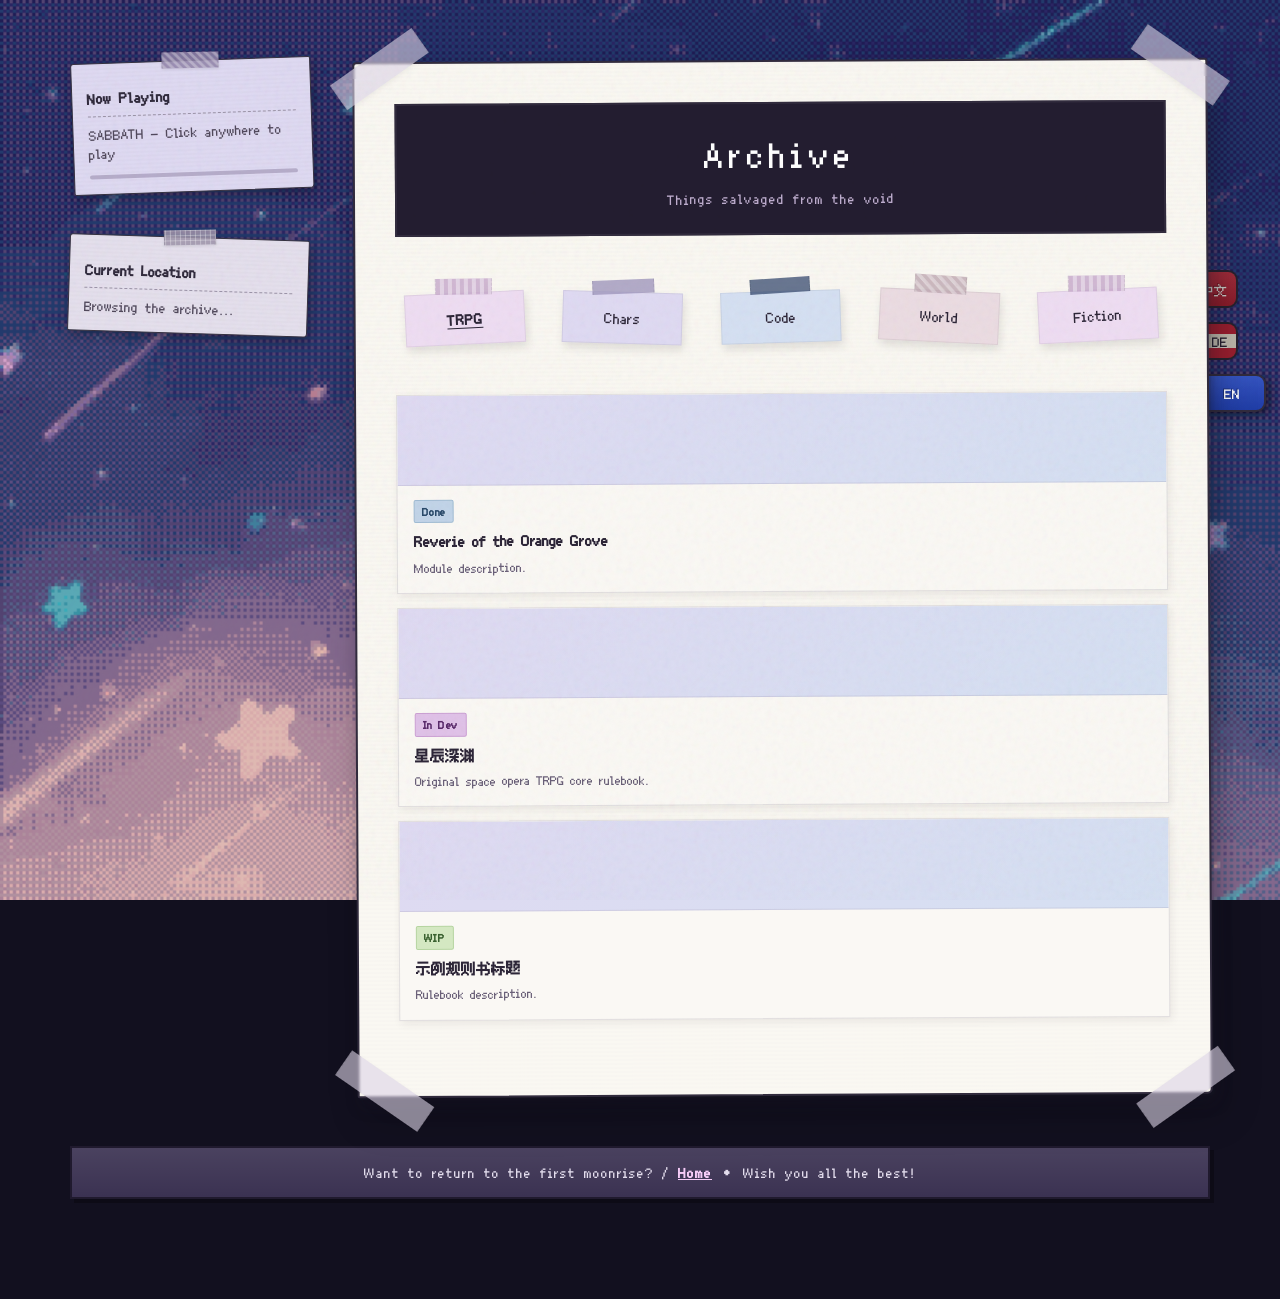
==== commit 7bf7f92e: "update archive" ====
--- a/archive.html
+++ b/archive.html
@@ -65,21 +65,21 @@
 
                 <div class="header-box">
                     <h1 class="zh">创作物</h1>
-                    <p class="subtitle zh">阳春召我以烟景，大块假我以文章</p>
+                    <p class="subtitle zh">那些从虚空中打捞起的东西</p>
                     <h1 class="de">Werke</h1>
-                    <p class="subtitle de">Triffst du nur das Zauberwort.</p>
+                    <p class="subtitle de">Dinge, die aus der Leere gefischt wurden</p>
                     <h1 class="en">Archive</h1>
-                    <p class="subtitle en">Earth of the limpid gray of clouds brighter and clearer for my sake!</p>
+                    <p class="subtitle en">Things salvaged from the void</p>
                 </div>
 
                 <!-- 便利贴导航 -->
                 <nav class="nav-bar-sticky" id="archive-nav">
                     <div class="sticky-note-wrapper note-purple-light">
                         <div class="note-content">
-                            <a href="#" class="sticky-note archive-tab active-tab" data-panel="coc">
-                                <span class="zh">COC模组</span>
-                                <span class="de">COC</span>
-                                <span class="en">COC</span>
+                            <a href="#" class="sticky-note archive-tab active-tab" data-panel="trpg">
+                                <span class="zh">TRPG</span>
+                                <span class="de">TRPG</span>
+                                <span class="en">TRPG</span>
                             </a>
                         </div>
                     </div>
@@ -94,10 +94,10 @@
                     </div>
                     <div class="sticky-note-wrapper note-purple-blue">
                         <div class="note-content">
-                            <a href="#" class="sticky-note archive-tab" data-panel="trpg">
-                                <span class="zh">TRPG规则</span>
-                                <span class="de">TRPG</span>
-                                <span class="en">TRPG</span>
+                            <a href="#" class="sticky-note archive-tab" data-panel="code">
+                                <span class="zh">Code</span>
+                                <span class="de">Code</span>
+                                <span class="en">Code</span>
                             </a>
                         </div>
                     </div>
@@ -112,7 +112,7 @@
                     </div>
                     <div class="sticky-note-wrapper note-purple-light">
                         <div class="note-content">
-                            <a href="#" class="sticky-note archive-tab" data-panel="fiction">
+                            <a href="#" class="sticky-note archive-tab" data-panel="story">
                                 <span class="zh">原创小说</span>
                                 <span class="de">Romane</span>
                                 <span class="en">Fiction</span>
@@ -121,8 +121,9 @@
                     </div>
                 </nav>
 
-                <!-- COC 模组 -->
-                <section class="archive-panel active content-section" id="panel-coc">
+
+                <!-- TRPG（模组 + 规则） -->
+                <section class="archive-panel active content-section" id="panel-trpg">
                     <div class="archive-grid">
 
                         <div class="archive-card">
@@ -147,30 +148,30 @@
                         <div class="archive-card">
                             <div class="archive-card-banner-placeholder"></div>
                             <div class="archive-card-top">
+                                <span class="badge badge-dev">
+                                    <span class="zh">开发中</span><span class="de">In Entwicklung</span><span class="en">In Dev</span>
+                                </span>
+                            </div>
+                            <p class="archive-card-title">星辰深渊</p>
+                            <p class="archive-card-desc">
+                                <span class="zh">原创太空歌剧TRPG核心规则。</span>
+                                <span class="de">Originales Space-Opera-TRPG-Regelwerk.</span>
+                                <span class="en">Original space opera TRPG core rulebook.</span>
+                            </p>
+                        </div>
+
+                        <div class="archive-card">
+                            <div class="archive-card-banner-placeholder"></div>
+                            <div class="archive-card-top">
                                 <span class="badge badge-wip">
                                     <span class="zh">创作中</span><span class="de">In Arbeit</span><span class="en">WIP</span>
                                 </span>
                             </div>
-                            <p class="archive-card-title">示例模组标题 B</p>
-                            <p class="archive-card-desc">
-                                <span class="zh">模组简介。</span>
-                                <span class="de">Modulbeschreibung.</span>
-                                <span class="en">Module description.</span>
-                            </p>
-                        </div>
-
-                        <div class="archive-card">
-                            <div class="archive-card-banner-placeholder"></div>
-                            <div class="archive-card-top">
-                                <span class="badge badge-hiatus">
-                                    <span class="zh">搁置中</span><span class="de">Pausiert</span><span class="en">On Hiatus</span>
-                                </span>
-                            </div>
-                            <p class="archive-card-title">示例模组标题 C</p>
-                            <p class="archive-card-desc">
-                                <span class="zh">模组简介。</span>
-                                <span class="de">Modulbeschreibung.</span>
-                                <span class="en">Module description.</span>
+                            <p class="archive-card-title">示例规则书标题</p>
+                            <p class="archive-card-desc">
+                                <span class="zh">规则书简介。</span>
+                                <span class="de">Regelbuchbeschreibung.</span>
+                                <span class="en">Rulebook description.</span>
                             </p>
                         </div>
 
@@ -180,6 +181,7 @@
                 <!-- 角色表 -->
                 <section class="archive-panel content-section" id="panel-characters">
                     <div class="character-grid">
+
                         <div class="character-card">
                             <div class="character-photo-placeholder">✦</div>
                             <div class="character-info">
@@ -273,47 +275,48 @@
 
                         <!-- 复制上方 character-card 块来添加新角色 -->
                         <!-- 有立绘时把 character-photo-placeholder 替换成: -->
-                        <!-- <img class="character-photo" loading="lazy" src="images/char-xxx.png" alt="角色名"> -->
+                        <!-- <img class="character-photo" loading="lazy" src="archive/characters/portraits/char-xxx.png" alt="角色名"> -->
 
                     </div>
                 </section>
 
-                <!-- 原创 TRPG 规则 -->
-                <section class="archive-panel content-section" id="panel-trpg">
+                <!-- 编程作品 -->
+                <section class="archive-panel content-section" id="panel-code">
                     <div class="archive-grid">
 
                         <div class="archive-card">
                             <div class="archive-card-banner-placeholder"></div>
                             <div class="archive-card-top">
-                                <span class="badge badge-dev">
+                                <span class="badge badge-wip">
                                     <span class="zh">开发中</span><span class="de">In Entwicklung</span><span class="en">In Dev</span>
                                 </span>
                             </div>
-                            <p class="archive-card-title">星辰深渊</p>
-                            <p class="archive-card-desc">
-                                <span class="zh">原创太空歌剧TRPG核心规则。</span>
-                                <span class="de">Originales Space-Opera-TRPG-Regelwerk.</span>
-                                <span class="en">Original space opera TRPG core rulebook.</span>
-                            </p>
-                        </div>
-
-                        <div class="archive-card">
-                            <div class="archive-card-banner-placeholder"></div>
-                            <div class="archive-card-top">
-                                <span class="badge badge-wip">
-                                    <span class="zh">创作中</span><span class="de">In Arbeit</span><span class="en">WIP</span>
-                                </span>
-                            </div>
-                            <p class="archive-card-title">示例规则书标题</p>
-                            <p class="archive-card-desc">
-                                <span class="zh">规则书简介。</span>
-                                <span class="de">Regelbuchbeschreibung.</span>
-                                <span class="en">Rulebook description.</span>
+                            <p class="archive-card-title">示例软件标题 A</p>
+                            <p class="archive-card-desc">
+                                <span class="zh">软件简介。</span>
+                                <span class="de">Softwarebeschreibung.</span>
+                                <span class="en">Software description.</span>
+                            </p>
+                        </div>
+
+                        <div class="archive-card">
+                            <div class="archive-card-banner-placeholder"></div>
+                            <div class="archive-card-top">
+                                <span class="badge badge-wip">
+                                    <span class="zh">开发中</span><span class="de">In Entwicklung</span><span class="en">In Dev</span>
+                                </span>
+                            </div>
+                            <p class="archive-card-title">示例软件标题 B</p>
+                            <p class="archive-card-desc">
+                                <span class="zh">软件简介。</span>
+                                <span class="de">Softwarebeschreibung.</span>
+                                <span class="en">Software description.</span>
                             </p>
                         </div>
 
                     </div>
                 </section>
+
                 <!-- 世界观 -->
                 <section class="archive-panel content-section" id="panel-world">
                     <div class="archive-grid">
@@ -350,8 +353,9 @@
 
                     </div>
                 </section>
+
                 <!-- 原创小说 -->
-                <section class="archive-panel content-section" id="panel-fiction">
+                <section class="archive-panel content-section" id="panel-story">
                     <div class="archive-grid">
 
                         <div class="archive-card">
@@ -419,7 +423,7 @@
             document.addEventListener('click', function () {
                 if (bgm && bgm.muted) {
                     bgm.muted = false;
-                    bgm.play().then(() => updateBgmText(true)).catch(() => { });
+                    bgm.play().then(() => updateBgmText(true)).catch(() => {});
                 }
             }, { once: true });
 
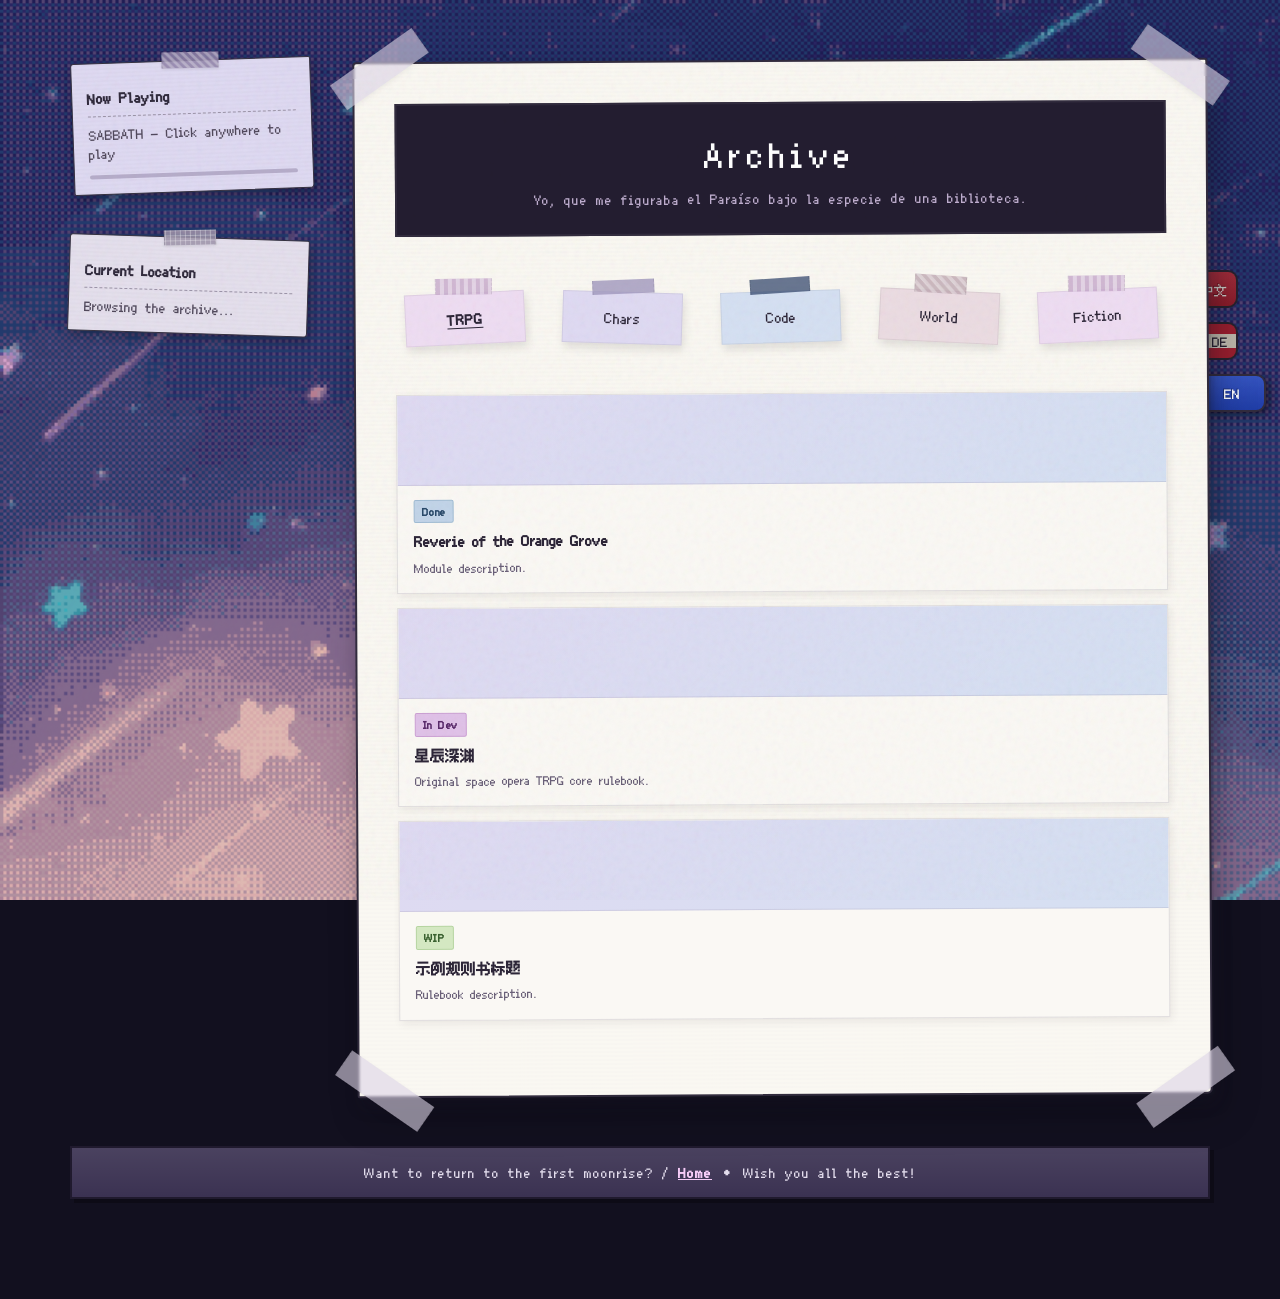
==== commit c8f9c41d: "更新内容" ====
--- a/archive.html
+++ b/archive.html
@@ -64,12 +64,17 @@
                 <div class="tape tape-bottom-right"></div>
 
                 <div class="header-box">
-                    <h1 class="zh">创作物</h1>
-                    <p class="subtitle zh">那些从虚空中打捞起的东西</p>
+                    <h1 class="zh">存档</h1>
+                    <p class="subtitle zh">我心里一直都在暗暗设想，天堂应该是图书馆的模样</p>
                     <h1 class="de">Werke</h1>
-                    <p class="subtitle de">Dinge, die aus der Leere gefischt wurden</p>
+                    <p class="subtitle de">
+                        Alle Bücher dieser Welt
+                        Bringen dir kein Glück,
+                        Aber sie weisen dich geheim
+                        In dich selbst zurück.
+                    </p>
                     <h1 class="en">Archive</h1>
-                    <p class="subtitle en">Things salvaged from the void</p>
+                    <p class="subtitle en">Yo, que me figuraba el Paraíso bajo la especie de una biblioteca.</p>
                 </div>
 
                 <!-- 便利贴导航 -->
@@ -183,17 +188,17 @@
                     <div class="character-grid">
 
                         <div class="character-card">
-                            <div class="character-photo-placeholder">✦</div>
-                            <div class="character-info">
-                                <p class="character-name">
-                                    <span class="zh">示例角色名</span>
-                                    <span class="de">Beispielname</span>
-                                    <span class="en">Example Name</span>
-                                </p>
-                                <p class="character-desc">
-                                    <span class="zh">世界观归属 · 身份</span>
-                                    <span class="de">Welt · Rolle</span>
-                                    <span class="en">World · Role</span>
+                            <img class="character-photo" loading="lazy" src="archive/characters/portraits/liz.png" alt="穿着黄色制服的蓝色鼠族">
+                            <div class="character-info">
+                                <p class="character-name">
+                                    <span class="zh">栗子爆爆</span>
+                                    <span class="de">LizBoom</span>
+                                    <span class="en">LizBoom</span>
+                                </p>
+                                <p class="character-desc">
+                                    <span class="zh">来自高栗星区的鼠族探险家</span>
+                                    <span class="de">Entdecker aus der Region Gao Li</span>
+                                    <span class="en">Explorer from the Gao Li region</span>
                                 </p>
                             </div>
                         </div>
